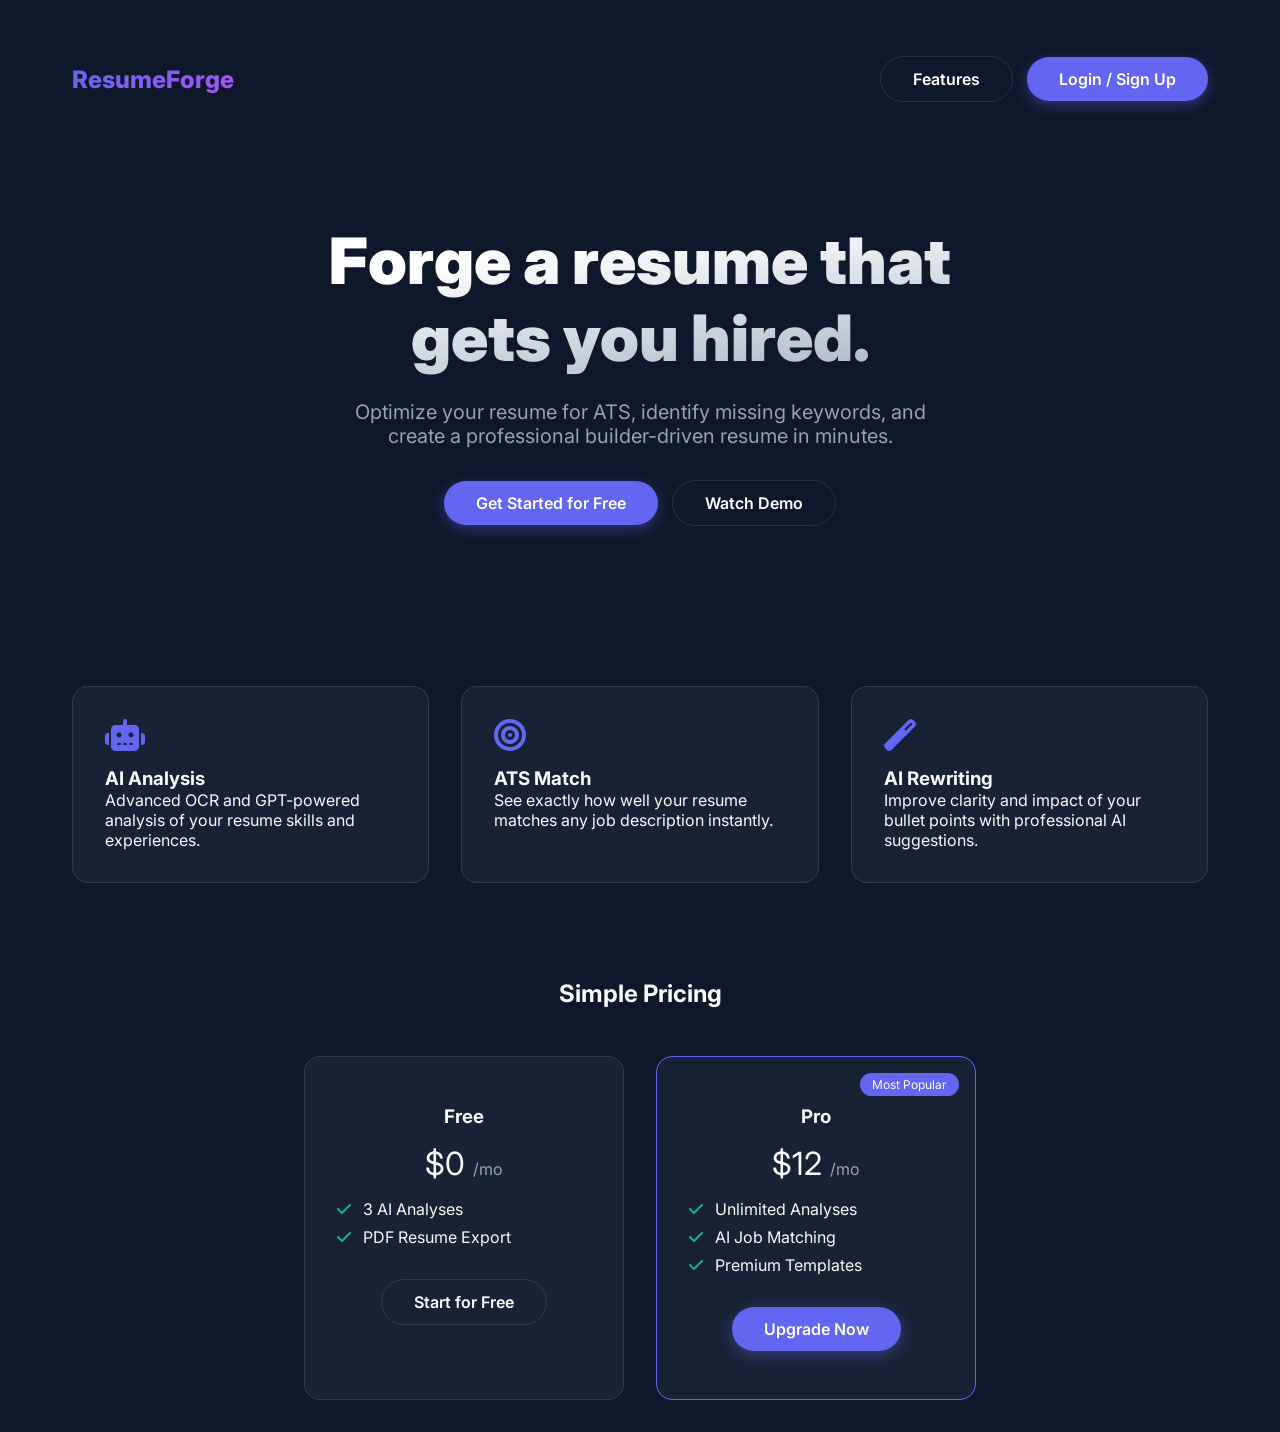
==== templates/index.html @ 499030bd "Initial commit: ResumeForge AI Resume Analyzer & Builder" ====
<!DOCTYPE html>
<html lang="en">
<head>
    <meta charset="UTF-8">
    <meta name="viewport" content="width=device-width, initial-scale=1.0">
    <title>ResumeForge – Forge a resume that gets you hired.</title>
    <meta name="description" content="AI-powered resume analyzer and builder to optimize your career path.">
    <link rel="stylesheet" href="/static/css/styles.css">
    <link href="https://fonts.googleapis.com/css2?family=Inter:wght@400;600;800;900&display=swap" rel="stylesheet">
    <link rel="stylesheet" href="https://cdnjs.cloudflare.com/ajax/libs/font-awesome/6.4.0/css/all.min.css">
</head>
<body>
    <div class="container">
        <header>
            <div class="logo">ResumeForge</div>
            <nav id="guest-nav">
                <a href="#features" class="btn btn-outline" style="margin-right: 10px;">Features</a>
                <a href="/login" class="btn btn-primary">Login / Sign Up</a>
            </nav>
            <nav id="user-nav" style="display: none;">
                <a href="/dashboard" class="btn btn-outline" style="margin-right: 10px;">Dashboard</a>
                <button id="logout-btn" class="btn btn-primary">Logout</button>
            </nav>
        </header>

        <section class="hero">
            <h1>Forge a resume that <br><span>gets you hired.</span></h1>
            <p>Optimize your resume for ATS, identify missing keywords, and create a professional builder-driven resume in minutes.</p>
            <div class="hero-actions">
                <a href="/login" class="btn btn-primary">Get Started for Free</a>
                <a href="#demo" class="btn btn-outline" style="margin-left: 10px;">Watch Demo</a>
            </div>
        </section>

        <section id="features" class="features">
            <div class="feature-card glass">
                <i class="fas fa-robot"></i>
                <h3>AI Analysis</h3>
                <p>Advanced OCR and GPT-powered analysis of your resume skills and experiences.</p>
            </div>
            <div class="feature-card glass">
                <i class="fas fa-bullseye"></i>
                <h3>ATS Match</h3>
                <p>See exactly how well your resume matches any job description instantly.</p>
            </div>
            <div class="feature-card glass">
                <i class="fas fa-magic"></i>
                <h3>AI Rewriting</h3>
                <p>Improve clarity and impact of your bullet points with professional AI suggestions.</p>
            </div>
        </section>

        <section id="pricing" class="pricing">
            <h2>Simple Pricing</h2>
            <div class="pricing-grid">
                <div class="price-card glass">
                    <h3>Free</h3>
                    <p style="font-size: 2rem; margin: 1rem 0;">$0 <span style="font-size: 1rem; color: var(--text-gray);">/mo</span></p>
                    <ul style="list-style: none; text-align: left; margin-bottom: 2rem;">
                        <li style="margin-bottom: 0.5rem;"><i class="fas fa-check" style="color: var(--accent); margin-right: 8px;"></i> 3 AI Analyses</li>
                        <li style="margin-bottom: 0.5rem;"><i class="fas fa-check" style="color: var(--accent); margin-right: 8px;"></i> PDF Resume Export</li>
                    </ul>
                    <a href="/login" class="btn btn-outline">Start for Free</a>
                </div>
                <div class="price-card glass pro">
                    <div class="badge">Most Popular</div>
                    <h3>Pro</h3>
                    <p style="font-size: 2rem; margin: 1rem 0;">$12 <span style="font-size: 1rem; color: var(--text-gray);">/mo</span></p>
                    <ul style="list-style: none; text-align: left; margin-bottom: 2rem;">
                        <li style="margin-bottom: 0.5rem;"><i class="fas fa-check" style="color: var(--accent); margin-right: 8px;"></i> Unlimited Analyses</li>
                        <li style="margin-bottom: 0.5rem;"><i class="fas fa-check" style="color: var(--accent); margin-right: 8px;"></i> AI Job Matching</li>
                        <li style="margin-bottom: 0.5rem;"><i class="fas fa-check" style="color: var(--accent); margin-right: 8px;"></i> Premium Templates</li>
                    </ul>
                    <a href="/login" class="btn btn-primary">Upgrade Now</a>
                </div>
            </div>
        </section>
    </div>

    <script src="/static/js/main.js"></script>
</body>
</html>
---- static/css/styles.css ----
:root {
    --primary: #6366f1;
    --primary-hover: #4f46e5;
    --bg-dark: #0f172a;
    --card-bg: rgba(30, 41, 59, 0.7);
    --glass-border: rgba(255, 255, 255, 0.1);
    --text-white: #f8fafc;
    --text-gray: #94a3b8;
    --accent: #10b981;
}

* {
    margin: 0;
    padding: 0;
    box-sizing: border-box;
    font-family: 'Inter', system-ui, -apple-system, sans-serif;
}

body {
    background-color: var(--bg-dark);
    color: var(--text-white);
    min-height: 100vh;
    overflow-x: hidden;
}

.glass {
    background: var(--card-bg);
    backdrop-filter: blur(12px);
    -webkit-backdrop-filter: blur(12px);
    border: 1px solid var(--glass-border);
    border-radius: 16px;
}

.container {
    max-width: 1200px;
    margin: 0 auto;
    padding: 2rem;
}

header {
    display: flex;
    justify-content: space-between;
    align-items: center;
    padding: 1.5rem 0;
}

.logo {
    font-size: 1.5rem;
    font-weight: 800;
    background: linear-gradient(135deg, #6366f1 0%, #a855f7 100%);
    -webkit-background-clip: text;
    -webkit-text-fill-color: transparent;
}

.hero {
    text-align: center;
    padding: 6rem 0;
}

.hero h1 {
    font-size: 4rem;
    font-weight: 900;
    margin-bottom: 1.5rem;
    background: linear-gradient(to bottom right, #fff 30%, #94a3b8);
    -webkit-background-clip: text;
    -webkit-text-fill-color: transparent;
}

.hero p {
    font-size: 1.25rem;
    color: var(--text-gray);
    max-width: 600px;
    margin: 0 auto 2rem;
}

.btn {
    padding: 0.75rem 2rem;
    border-radius: 9999px;
    font-weight: 600;
    cursor: pointer;
    transition: all 0.3s cubic-bezier(0.4, 0, 0.2, 1);
    border: none;
    text-decoration: none;
    display: inline-block;
}

.btn-primary {
    background: var(--primary);
    color: white;
    box-shadow: 0 4px 14px 0 rgba(99, 102, 241, 0.39);
}

.btn-primary:hover {
    background: var(--primary-hover);
    transform: translateY(-2px);
    box-shadow: 0 6px 20px rgba(99, 102, 241, 0.23);
}

.btn-outline {
    background: transparent;
    border: 1px solid var(--glass-border);
    color: white;
}

.btn-outline:hover {
    background: rgba(255, 255, 255, 0.1);
}

.features {
    display: grid;
    grid-template-columns: repeat(auto-fit, minmax(300px, 1fr));
    gap: 2rem;
    margin-top: 4rem;
}

.feature-card {
    padding: 2rem;
    transition: transform 0.3s ease;
}

.feature-card:hover {
    transform: translateY(-10px);
}

.feature-card i {
    font-size: 2rem;
    color: var(--primary);
    margin-bottom: 1rem;
}

.pricing {
    margin-top: 6rem;
    text-align: center;
}

.pricing-grid {
    display: flex;
    justify-content: center;
    gap: 2rem;
    margin-top: 3rem;
}

.price-card {
    width: 320px;
    padding: 3rem 2rem;
    position: relative;
}

.price-card.pro {
    border: 1px solid var(--primary);
}

.badge {
    position: absolute;
    top: 1rem;
    right: 1rem;
    background: var(--primary);
    padding: 0.25rem 0.75rem;
    border-radius: 999px;
    font-size: 0.75rem;
}
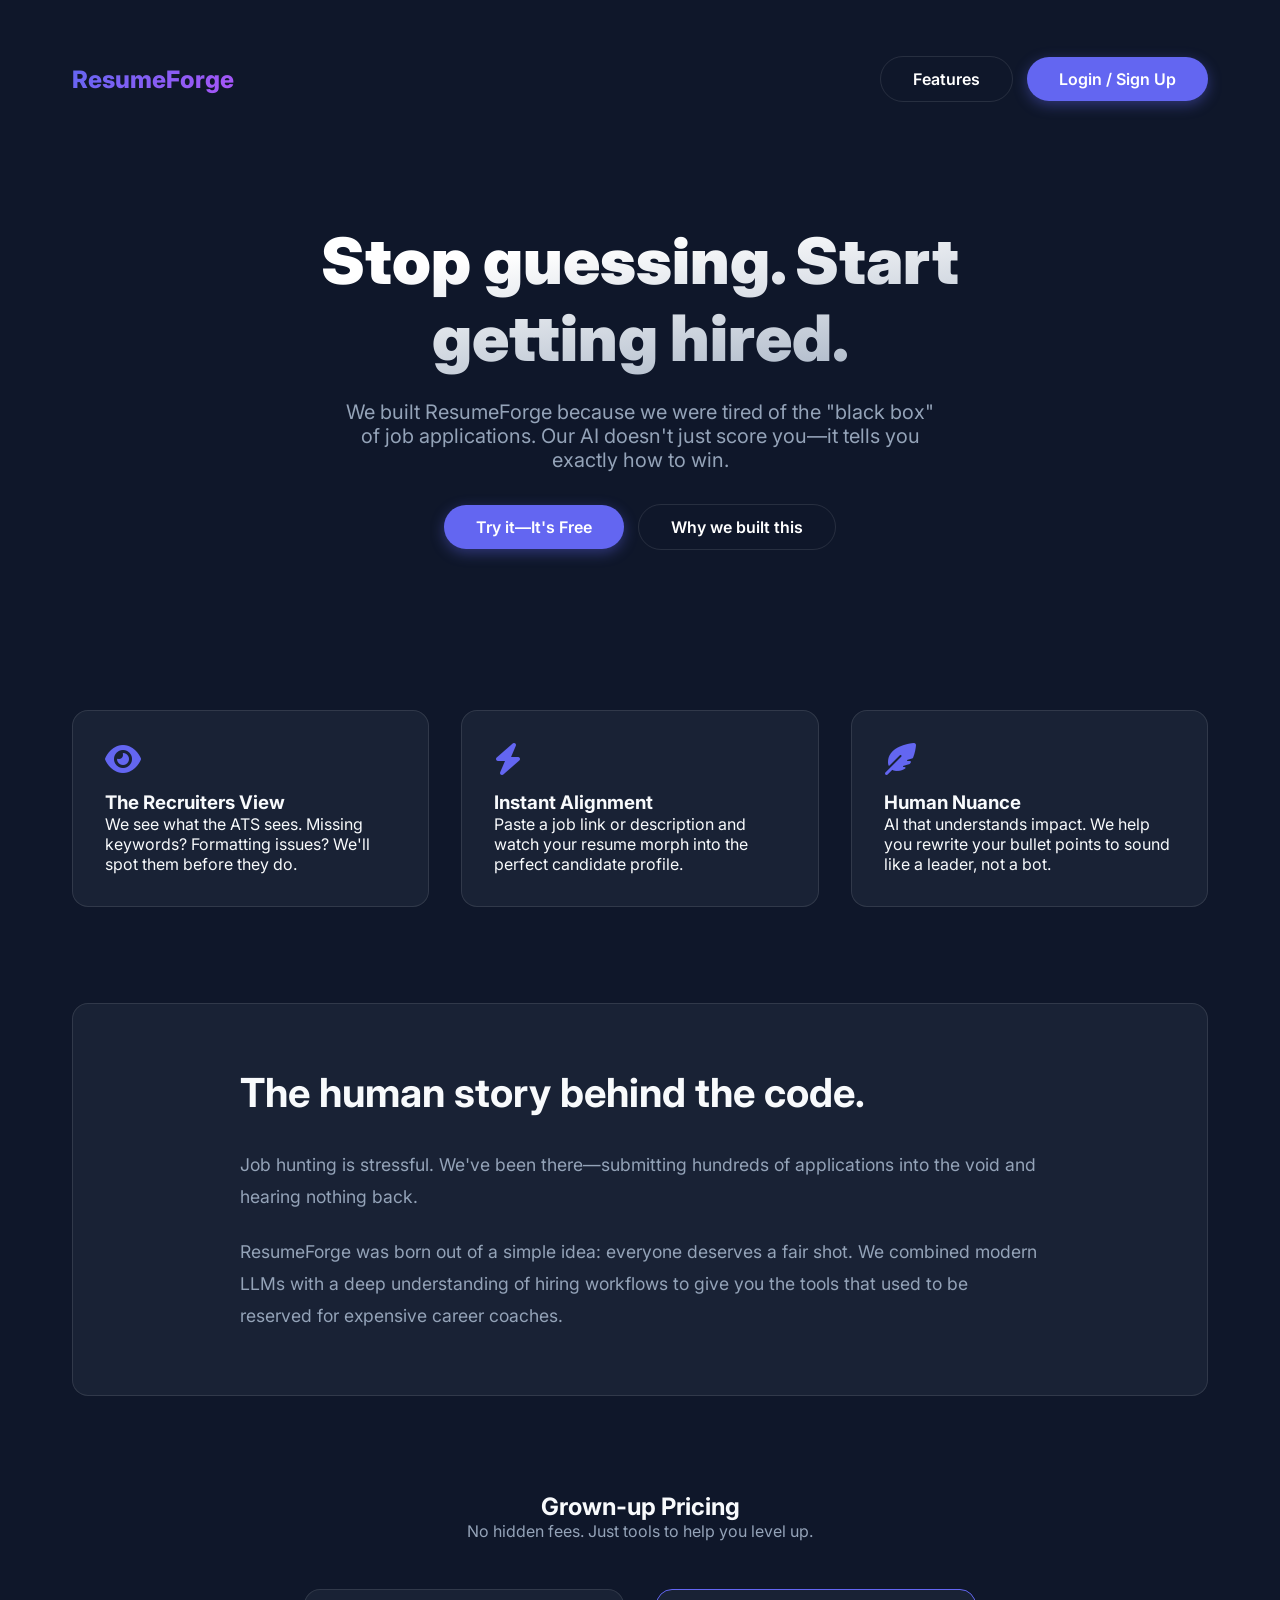
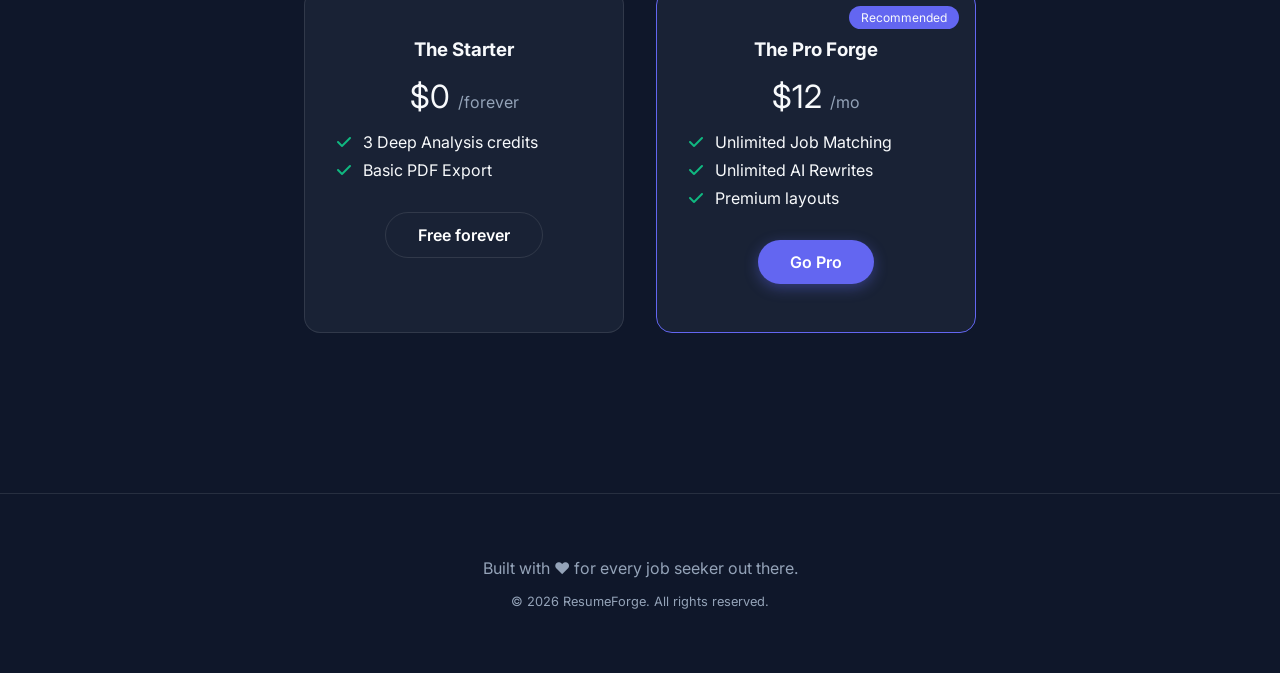
==== commit 85e67d9f: "Humanized: Added personal touches, artisanal copy, and developer seeding utility" ====
--- a/templates/index.html
+++ b/templates/index.html
@@ -24,59 +24,77 @@
         </header>
 
         <section class="hero">
-            <h1>Forge a resume that <br><span>gets you hired.</span></h1>
-            <p>Optimize your resume for ATS, identify missing keywords, and create a professional builder-driven resume in minutes.</p>
+            <h1>Stop guessing. Start <br><span>getting hired.</span></h1>
+            <p>We built ResumeForge because we were tired of the "black box" of job applications. Our AI doesn't just score you—it tells you exactly how to win.</p>
             <div class="hero-actions">
-                <a href="/login" class="btn btn-primary">Get Started for Free</a>
-                <a href="#demo" class="btn btn-outline" style="margin-left: 10px;">Watch Demo</a>
+                <a href="/login" class="btn btn-primary">Try it—It's Free</a>
+                <a href="#about" class="btn btn-outline" style="margin-left: 10px;">Why we built this</a>
             </div>
         </section>
 
         <section id="features" class="features">
             <div class="feature-card glass">
-                <i class="fas fa-robot"></i>
-                <h3>AI Analysis</h3>
-                <p>Advanced OCR and GPT-powered analysis of your resume skills and experiences.</p>
+                <i class="fas fa-eye"></i>
+                <h3>The Recruiters View</h3>
+                <p>We see what the ATS sees. Missing keywords? Formatting issues? We'll spot them before they do.</p>
             </div>
             <div class="feature-card glass">
-                <i class="fas fa-bullseye"></i>
-                <h3>ATS Match</h3>
-                <p>See exactly how well your resume matches any job description instantly.</p>
+                <i class="fas fa-bolt"></i>
+                <h3>Instant Alignment</h3>
+                <p>Paste a job link or description and watch your resume morph into the perfect candidate profile.</p>
             </div>
             <div class="feature-card glass">
-                <i class="fas fa-magic"></i>
-                <h3>AI Rewriting</h3>
-                <p>Improve clarity and impact of your bullet points with professional AI suggestions.</p>
+                <i class="fas fa-feather-alt"></i>
+                <h3>Human Nuance</h3>
+                <p>AI that understands impact. We help you rewrite your bullet points to sound like a leader, not a bot.</p>
+            </div>
+        </section>
+
+        <section id="about" class="glass" style="margin-top: 6rem; padding: 4rem; text-align: left;">
+            <div style="max-width: 800px; margin: 0 auto;">
+                <h2 style="margin-bottom: 2rem; font-size: 2.5rem;">The human story behind the code.</h2>
+                <p style="font-size: 1.1rem; line-height: 1.8; color: var(--text-gray); margin-bottom: 1.5rem;">
+                    Job hunting is stressful. We've been there—submitting hundreds of applications into the void and hearing nothing back. 
+                </p>
+                <p style="font-size: 1.1rem; line-height: 1.8; color: var(--text-gray);">
+                    ResumeForge was born out of a simple idea: everyone deserves a fair shot. We combined modern LLMs with a deep understanding of hiring workflows to give you the tools that used to be reserved for expensive career coaches.
+                </p>
             </div>
         </section>
 
         <section id="pricing" class="pricing">
-            <h2>Simple Pricing</h2>
+            <h2>Grown-up Pricing</h2>
+            <p style="color: var(--text-gray); margin-bottom: 2rem;">No hidden fees. Just tools to help you level up.</p>
             <div class="pricing-grid">
                 <div class="price-card glass">
-                    <h3>Free</h3>
-                    <p style="font-size: 2rem; margin: 1rem 0;">$0 <span style="font-size: 1rem; color: var(--text-gray);">/mo</span></p>
+                    <h3>The Starter</h3>
+                    <p style="font-size: 2rem; margin: 1rem 0;">$0 <span style="font-size: 1rem; color: var(--text-gray);">/forever</span></p>
                     <ul style="list-style: none; text-align: left; margin-bottom: 2rem;">
-                        <li style="margin-bottom: 0.5rem;"><i class="fas fa-check" style="color: var(--accent); margin-right: 8px;"></i> 3 AI Analyses</li>
-                        <li style="margin-bottom: 0.5rem;"><i class="fas fa-check" style="color: var(--accent); margin-right: 8px;"></i> PDF Resume Export</li>
+                        <li style="margin-bottom: 0.5rem;"><i class="fas fa-check" style="color: var(--accent); margin-right: 8px;"></i> 3 Deep Analysis credits</li>
+                        <li style="margin-bottom: 0.5rem;"><i class="fas fa-check" style="color: var(--accent); margin-right: 8px;"></i> Basic PDF Export</li>
                     </ul>
-                    <a href="/login" class="btn btn-outline">Start for Free</a>
+                    <a href="/login" class="btn btn-outline">Free forever</a>
                 </div>
                 <div class="price-card glass pro">
-                    <div class="badge">Most Popular</div>
-                    <h3>Pro</h3>
+                    <div class="badge">Recommended</div>
+                    <h3>The Pro Forge</h3>
                     <p style="font-size: 2rem; margin: 1rem 0;">$12 <span style="font-size: 1rem; color: var(--text-gray);">/mo</span></p>
                     <ul style="list-style: none; text-align: left; margin-bottom: 2rem;">
-                        <li style="margin-bottom: 0.5rem;"><i class="fas fa-check" style="color: var(--accent); margin-right: 8px;"></i> Unlimited Analyses</li>
-                        <li style="margin-bottom: 0.5rem;"><i class="fas fa-check" style="color: var(--accent); margin-right: 8px;"></i> AI Job Matching</li>
-                        <li style="margin-bottom: 0.5rem;"><i class="fas fa-check" style="color: var(--accent); margin-right: 8px;"></i> Premium Templates</li>
+                        <li style="margin-bottom: 0.5rem;"><i class="fas fa-check" style="color: var(--accent); margin-right: 8px;"></i> Unlimited Job Matching</li>
+                        <li style="margin-bottom: 0.5rem;"><i class="fas fa-check" style="color: var(--accent); margin-right: 8px;"></i> Unlimited AI Rewrites</li>
+                        <li style="margin-bottom: 0.5rem;"><i class="fas fa-check" style="color: var(--accent); margin-right: 8px;"></i> Premium layouts</li>
                     </ul>
-                    <a href="/login" class="btn btn-primary">Upgrade Now</a>
+                    <a href="/login" class="btn btn-primary">Go Pro</a>
                 </div>
             </div>
         </section>
     </div>
 
+    <footer style="margin-top: 8rem; padding: 4rem 2rem; border-top: 1px solid var(--glass-border); text-align: center; color: var(--text-gray);">
+        <p>Built with ❤️ for every job seeker out there.</p>
+        <p style="font-size: 0.8rem; margin-top: 1rem;">© 2026 ResumeForge. All rights reserved.</p>
+    </footer>
+
     <script src="/static/js/main.js"></script>
 </body>
 </html>
